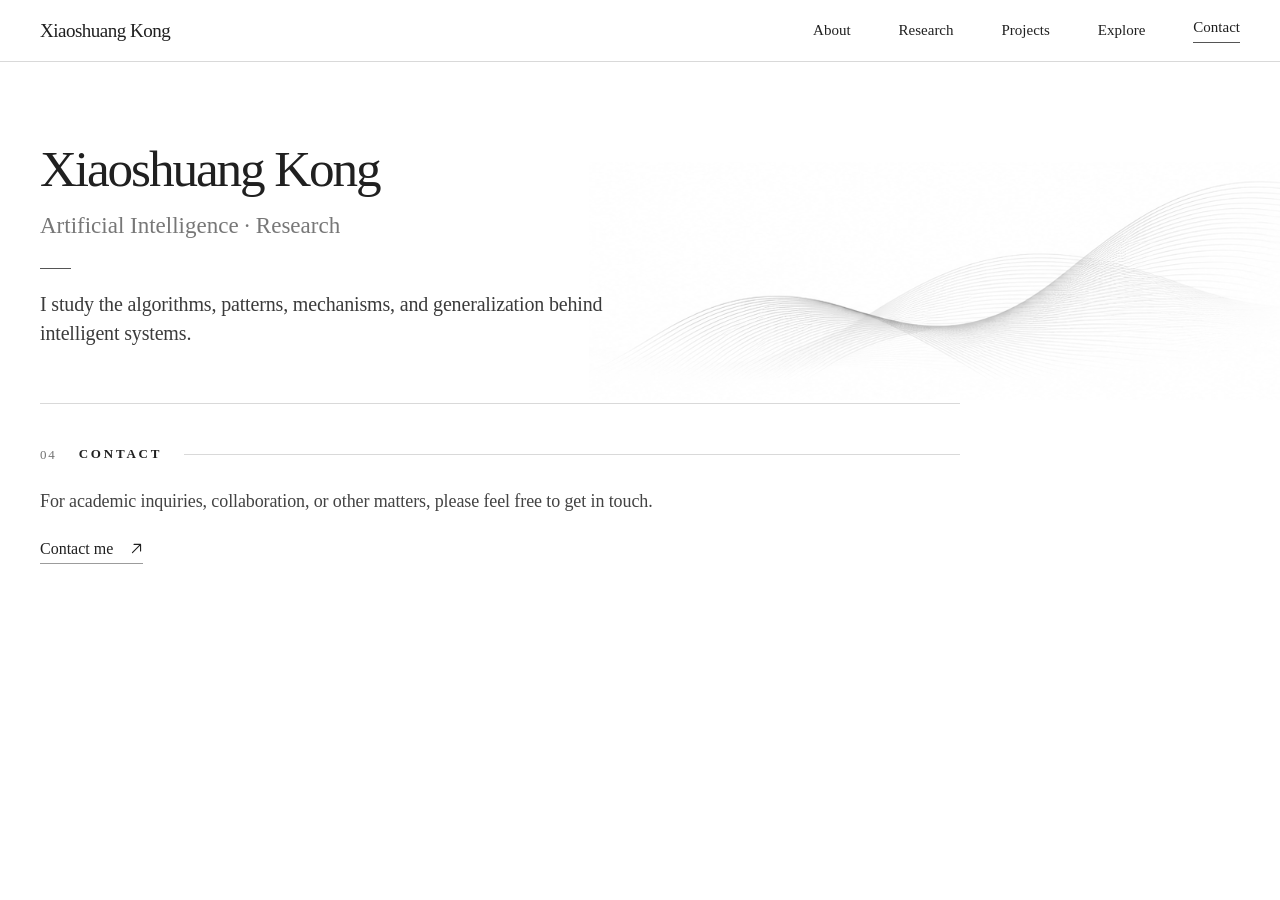
==== contact.html @ d5c33477 "split the entire page innto respective pages" ====
<!DOCTYPE html>
<html lang="en">
<head>
  <meta charset="UTF-8">
  <meta name="viewport" content="width=device-width, initial-scale=1">
  <meta name="color-scheme" content="light">
  <meta name="description" content="Contact — Xiaoshuang Kong, Artificial Intelligence Research.">
  <title>Contact · Xiaoshuang Kong</title>
  <link rel="stylesheet" href="style.css">
  <script src="site.js" defer></script>
</head>
<body data-page="contact">
  <a class="skip" href="#main">Skip to content</a>
  <header id="site-header" class="header"></header>
  <main id="main" class="shell">
    <div id="site-intro"></div>
    <div class="page-content">
    <section id="contact" class="section contact" aria-labelledby="contact-title">
        <h2 class="section-heading" id="contact-title"><span class="section-number">04</span><span class="section-title">CONTACT</span><span class="section-rule" aria-hidden="true"></span></h2>
        <p class="section-description">For academic inquiries, collaboration, or other matters, please feel free to get in touch.</p>
        <a class="plain-link more-link" href="https://github.com/xskongai" target="_blank" rel="noopener noreferrer">Contact me <svg xmlns="http://www.w3.org/2000/svg" viewBox="0 0 16 16" aria-hidden="true" fill="none" stroke="currentColor" stroke-linecap="round" stroke-linejoin="round"><path d="M3 13 13 3M5 3h8v8"/></svg></a>
      </section>
    </div>
    <noscript><p><a href="index.html">About</a> · <a href="research.html">Research</a> · <a href="projects.html">Projects</a> · <a href="explore.html">Explore</a> · <a href="contact.html">Contact</a></p></noscript>
  </main>
</body>
</html>
---- style.css ----
/* One-file Github Pages site. Visual design follows the supplied reference. */
    :root { color-scheme: light; --ink:#202020; --soft:#606060; --muted:#858585; --line:#d9d9d9; --inner:1400px; }
    *, *::before, *::after { box-sizing: border-box; }
    html { scroll-behavior:smooth; scroll-padding-top:86px; }
    body { margin:0; background:#fff; color:var(--ink); font-family:Georgia,"Times New Roman",Times,serif; -webkit-font-smoothing:antialiased; }
    a { color:inherit; text-decoration:none; }
    a:focus-visible { outline:2px solid #888; outline-offset:5px; }
    .shell { width:min(var(--inner),calc(100% - 80px)); margin-inline:auto; }
    .skip { position:absolute; z-index:10; top:-60px; left:20px; padding:8px 14px; background:#222; color:white; }
    .skip:focus {top:15px;}
    .header { border-bottom:1px solid var(--line); background:#fff; }
    .header-inner { min-height:61px; display:flex; align-items:center; justify-content:space-between; gap:32px; }
    .brand { font-size:19px; line-height:1.25; letter-spacing:-.026em; white-space:nowrap; }
    .nav { display:flex; align-items:center; gap:48px; }
    .nav a { font-size:15px; line-height:1.3; transition:color .15s ease; }
    .nav a:hover,.plain-link:hover { color:#777; }
    .hero { position:relative; isolation:isolate; height:341px; overflow:visible; padding-top:81px; }
    .hero-content { position:relative; z-index:1; max-width:620px; }
    .hero h1 { margin:0 0 15px; font-size:clamp(43px,4vw,54px); line-height:1.03; letter-spacing:-.041em; font-weight:400; }
    .hero-subtitle { margin:0; color:#777; font-size:23px; line-height:1.32; }
    .hero-stroke { display:block; width:31px; border-top:1px solid #555; margin:27px 0 21px; }
    .hero-description { margin:0; max-width:600px; font-size:20px; line-height:1.47; letter-spacing:-.008em; color:#3b3b3b; }
    .hero-art { position:absolute; pointer-events:none; z-index:0; width:54vw; right:calc(50% - 50vw); bottom:3px; }
    .hero-art img { width:100%; height:auto; display:block; }
    .overview { display:grid; grid-template-columns:minmax(0,1fr) minmax(0,1fr); column-gap:110px; grid-template-columns:minmax(0,1.0476fr) minmax(0,1fr); border-top:1px solid var(--line); }
    .section { min-width:0; border-bottom:1px solid var(--line); padding:44px 0 42px; min-height:266px; scroll-margin-top:30px; }
    .section-heading { display:flex; gap:22px; align-items:center; margin:0 0 21px; min-height:20px; }
    .section-number { font-size:13px; letter-spacing:.14em; color:#747474; font-weight:400; line-height:1; white-space:nowrap; }
    .section-title { font-size:13px; letter-spacing:.215em; font-weight:600; line-height:1.5; white-space:nowrap; }
    .section-rule { height:1px; background:var(--line); flex:1; min-width:15px; }
    .section-description { margin:0; color:#434343; font-size:18px; line-height:1.54; letter-spacing:-.006em; max-width:590px; }
    .plain-link { display:inline-flex; align-items:center; gap:17px; font-size:16px; border-bottom:1px solid #9c9c9c; padding:0 0 3px; line-height:1.4; transition:color .16s ease; }
    .plain-link svg { width:13px; height:13px; stroke-width:1.4; }
    .more-link { margin-top:25px; }
    .projects { min-height:215px; padding-top:34px; padding-bottom:25px; }
    .contact { min-height:215px; padding-top:34px; padding-bottom:25px; }
    .projects .section-heading,.contact .section-heading { margin-bottom:23px; }
    .project-list { list-style:none; margin:0; padding:0; display:grid; gap:17px; }
    .project { display:grid; grid-template-columns:143px minmax(0,1fr); align-items:baseline; gap:17px; }
    .project-name { font-size:17px; line-height:1.24; font-weight:600; white-space:nowrap; }
    .project-name a:hover { text-decoration:underline; text-underline-offset:3px; }
    .project-description { border-left:1px solid #d6d6d6; padding-left:20px; font-size:16px; color:#696969; line-height:1.34; }
    .contact .section-description { max-width:530px; }
    .contact .more-link { margin-top:22px; }
    .projects, .contact { border-bottom:0; }
    main { padding-bottom:70px; }
    @media (min-width:1440px) { .shell { width:min(var(--inner),calc(100% - 96px)); } }
    @media (max-width:1100px) {
      .overview { column-gap:58px; }
      .project { grid-template-columns: 120px minmax(0,1fr); gap:12px; }
      .project-description { padding-left:13px; }
      .hero-art { right:calc(50% - 50vw); width:54vw; }
    }
    @media (max-width:800px) {
      .shell { width:calc(100% - 52px); }
      .header-inner { min-height:65px; }
      .nav { gap:22px; }
      .hero { height:auto; min-height:355px; padding:74px 0 50px; }
      .hero h1 { font-size:clamp(38px,6vw,50px); }
      .hero { overflow:hidden; }
      .hero-art { bottom:3px; width:83%; height:200px; right:-26%; opacity:.7; }
      .hero-art img { height:100%; object-fit:fill; }
      .hero-description { max-width:520px; }
      .overview { grid-template-columns:1fr; }
      .section { min-height:0; padding:32px 0 34px; }
      .projects,.contact { min-height:0; }
      .project { grid-template-columns:150px minmax(0,1fr); }
      main { padding-bottom:30px; }
    }
    @media (max-width:520px) {
      .shell { width:calc(100% - 36px); }
      .header-inner { min-height:60px; align-items:flex-start; flex-direction:column; gap:14px; padding-block:13px; }
      .brand { font-size:18px; }
      .nav { width:100%; justify-content:space-between; gap:10px; }
      .nav a { font-size:13px; }
      .hero { min-height:330px; padding-top:57px; padding-bottom:50px; }
      .hero h1 { font-size:42px; margin-bottom:10px; }
      .hero-subtitle { font-size:19px; }
      .hero-stroke { margin:23px 0 19px; }
      .hero-description { font-size:17px; max-width:315px; line-height:1.5; }
      .hero-art { height:155px; width:100%; bottom:-28px; right:-43%; opacity:.6; }
      .section { padding:30px 0 35px; }
      .section-heading { gap:15px; margin-bottom:20px; }
      .section-title { font-size:11px; letter-spacing:.16em; }
      .section-number { font-size:12px; }
      .section-description { font-size:17px; }
      .plain-link { font-size:15px; }
      .projects .section-heading,.contact .section-heading { margin-bottom:22px; }
      .project { grid-template-columns:120px minmax(0,1fr); gap:10px; }
      .project-name { font-size:15px; white-space:normal; }
      .project-description { font-size:14px; padding-left:10px; }
      .project-list { gap:18px; }

    }
    @media (prefers-reduced-motion: reduce) { html { scroll-behavior:auto; } }
  
    .explore { margin-top:24px; border-top:1px solid var(--line); min-height:0; }
    .explore-tools { display:flex; gap:16px; align-items:center; margin:24px 0 18px; }
    .explore-tools input { min-width:0; width:100%; max-width:480px; padding:11px 13px; border:1px solid var(--line); border-radius:0; font:inherit; color:var(--ink); background:#fff; }
    .explore-status { color:var(--soft); font-size:15px; }
    .explore-list { list-style:none; margin:0; padding:0; display:grid; grid-template-columns:repeat(2,minmax(0,1fr)); gap:0 48px; }
    .explore-list li { border-top:1px solid var(--line); }
    .explore-list a { display:flex; gap:18px; align-items:center; justify-content:space-between; padding:18px 0; font-size:18px; overflow-wrap:anywhere; }
    .explore-list a:hover { color:#777; }
    .explore-list small { display:block; color:var(--muted); font-size:13px; margin-top:7px; }
    .explore-empty { color:var(--soft); line-height:1.6; }
    @media(max-width:800px) { .explore-list { grid-template-columns:1fr; } }
    @media(max-width:520px) { .nav { flex-wrap:wrap; } .nav a { font-size:12px; } }
  
.explore { margin-top:64px; } .explore h1 { margin:0 0 16px; font-weight:400; font-size:48px; letter-spacing:-.03em; }

.nav a[aria-current="page"] { color:#202020; border-bottom:1px solid #555; padding-bottom:4px; }
.page-content { max-width:920px; }
.page-content .section { min-height:0; border-bottom:0; border-top:1px solid var(--line); padding:40px 0; }
.page-content .section-description { max-width:760px; }
.page-content .explore { margin-top:0; }
.page-content .project-list { gap:24px; }
.page-content .section-heading { margin-bottom:24px; }
@media(max-width:520px) { .nav { flex-wrap:wrap; } .nav a {font-size:12px;} }
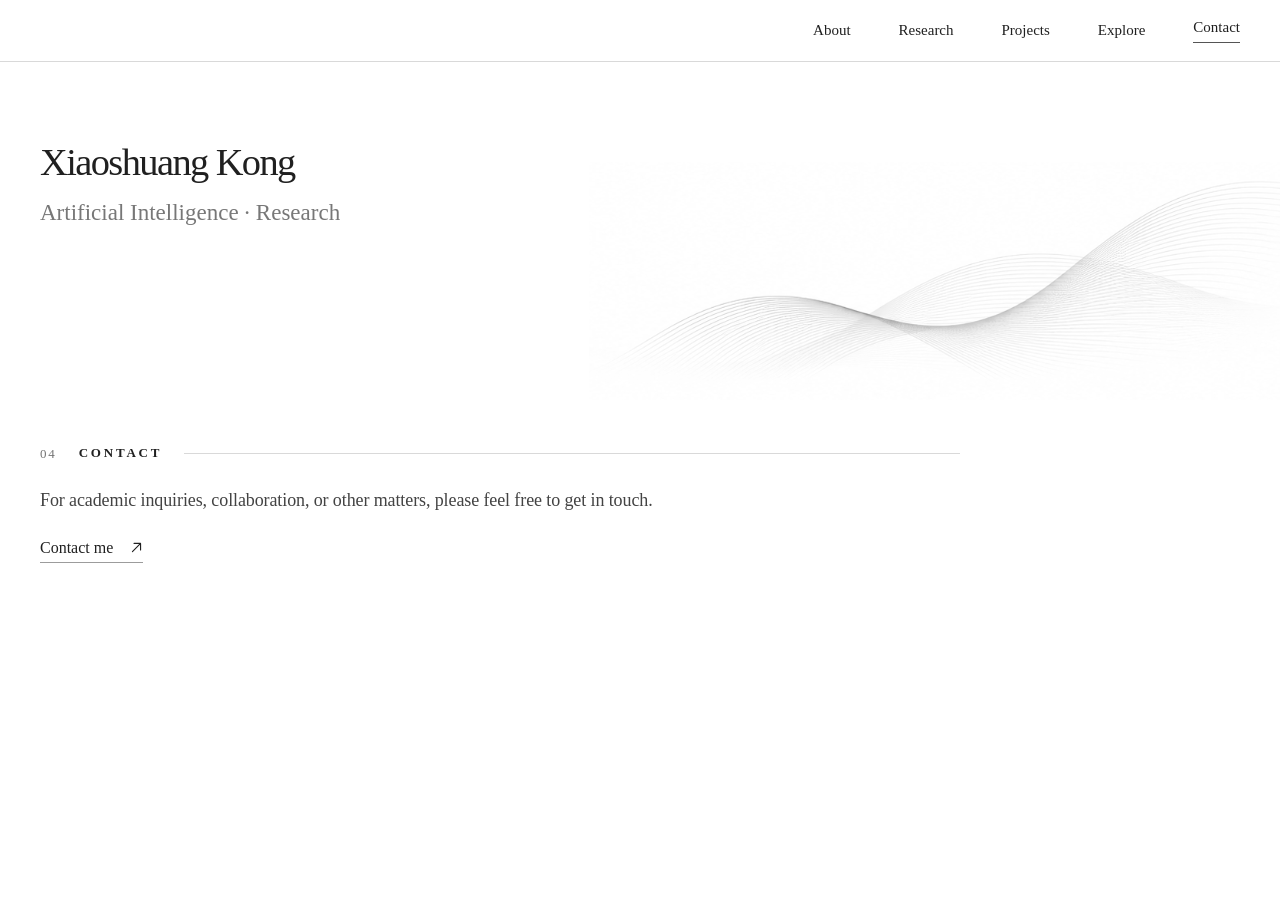
==== commit 54ac4bfe: "optimize layout" ====
--- a/contact.html
+++ b/contact.html
@@ -6,8 +6,8 @@
   <meta name="color-scheme" content="light">
   <meta name="description" content="Contact — Xiaoshuang Kong, Artificial Intelligence Research.">
   <title>Contact · Xiaoshuang Kong</title>
-  <link rel="stylesheet" href="style.css">
-  <script src="site.js" defer></script>
+  <link rel="stylesheet" href="style.css?v=20261107-5">
+  <script src="site.js?v=20261107-5" defer></script>
 </head>
 <body data-page="contact">
   <a class="skip" href="#main">Skip to content</a>
--- a/style.css
+++ b/style.css
@@ -17,7 +17,7 @@
     .nav a:hover,.plain-link:hover { color:#777; }
     .hero { position:relative; isolation:isolate; height:341px; overflow:visible; padding-top:81px; }
     .hero-content { position:relative; z-index:1; max-width:620px; }
-    .hero h1 { margin:0 0 15px; font-size:clamp(43px,4vw,54px); line-height:1.03; letter-spacing:-.041em; font-weight:400; }
+    .hero h1 { margin:0 0 15px; font-size:clamp(32px,3vw,40px); line-height:1.03; letter-spacing:-.041em; font-weight:400; }
     .hero-subtitle { margin:0; color:#777; font-size:23px; line-height:1.32; }
     .hero-stroke { display:block; width:31px; border-top:1px solid #555; margin:27px 0 21px; }
     .hero-description { margin:0; max-width:600px; font-size:20px; line-height:1.47; letter-spacing:-.008em; color:#3b3b3b; }
@@ -57,7 +57,7 @@
       .header-inner { min-height:65px; }
       .nav { gap:22px; }
       .hero { height:auto; min-height:355px; padding:74px 0 50px; }
-      .hero h1 { font-size:clamp(38px,6vw,50px); }
+      .hero h1 { font-size:clamp(30px,4.6vw,36px); }
       .hero { overflow:hidden; }
       .hero-art { bottom:3px; width:83%; height:200px; right:-26%; opacity:.7; }
       .hero-art img { height:100%; object-fit:fill; }
@@ -75,7 +75,7 @@
       .nav { width:100%; justify-content:space-between; gap:10px; }
       .nav a { font-size:13px; }
       .hero { min-height:330px; padding-top:57px; padding-bottom:50px; }
-      .hero h1 { font-size:42px; margin-bottom:10px; }
+      .hero h1 { font-size:32px; margin-bottom:10px; }
       .hero-subtitle { font-size:19px; }
       .hero-stroke { margin:23px 0 19px; }
       .hero-description { font-size:17px; max-width:315px; line-height:1.5; }
@@ -112,9 +112,12 @@
 
 .nav a[aria-current="page"] { color:#202020; border-bottom:1px solid #555; padding-bottom:4px; }
 .page-content { max-width:920px; }
-.page-content .section { min-height:0; border-bottom:0; border-top:1px solid var(--line); padding:40px 0; }
+.page-content .section { min-height:0; border:0; padding:40px 0; }
 .page-content .section-description { max-width:760px; }
 .page-content .explore { margin-top:0; }
 .page-content .project-list { gap:24px; }
 .page-content .section-heading { margin-bottom:24px; }
 @media(max-width:520px) { .nav { flex-wrap:wrap; } .nav a {font-size:12px;} }
+
+/* Keep navigation aligned after removing the repeated name. */
+.header-inner { justify-content:flex-end; }
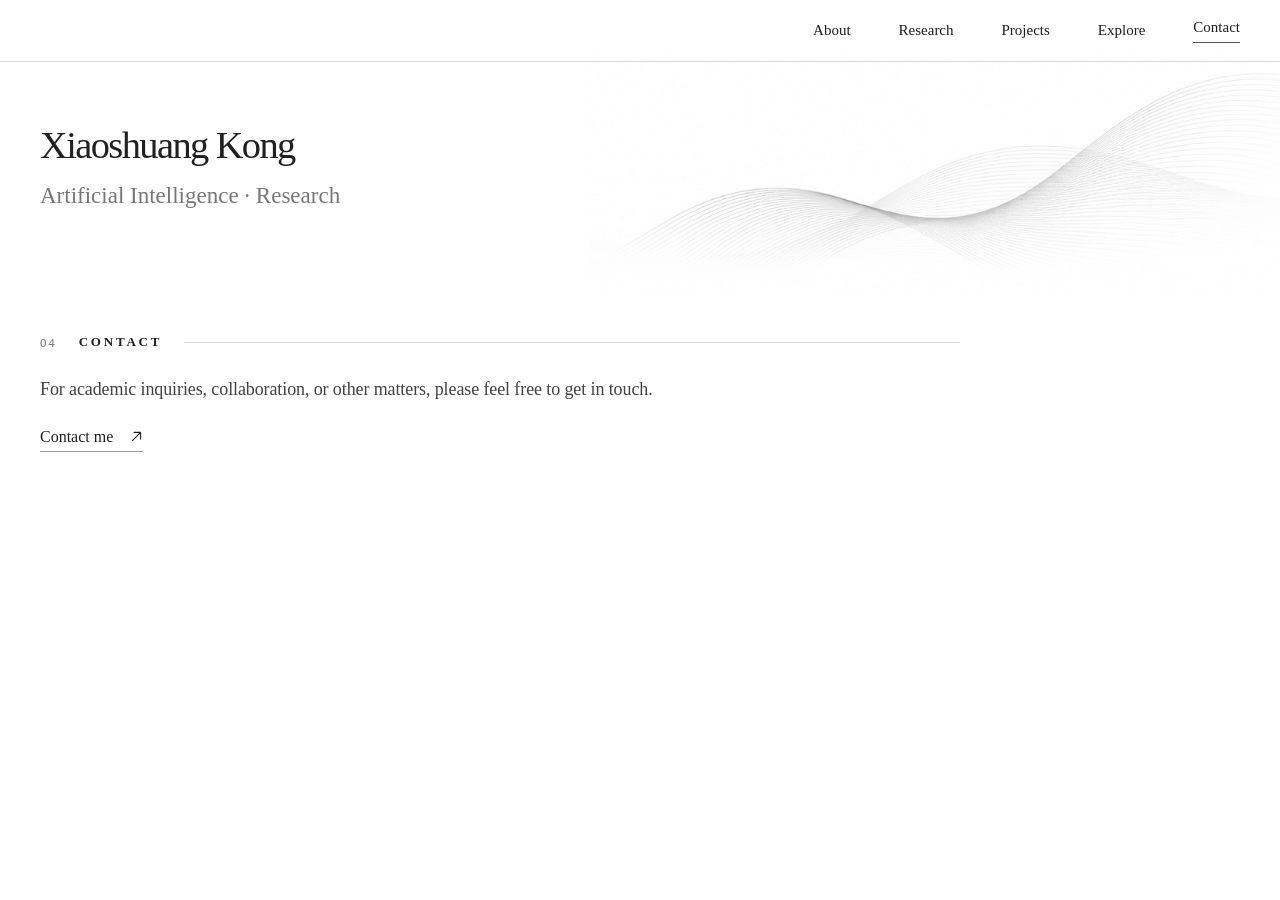
==== commit 182a1c0e: "optimize layout" ====
--- a/contact.html
+++ b/contact.html
@@ -6,8 +6,8 @@
   <meta name="color-scheme" content="light">
   <meta name="description" content="Contact — Xiaoshuang Kong, Artificial Intelligence Research.">
   <title>Contact · Xiaoshuang Kong</title>
-  <link rel="stylesheet" href="style.css?v=20261107-5">
-  <script src="site.js?v=20261107-5" defer></script>
+  <link rel="stylesheet" href="style.css?v=20261107-6">
+  <script src="site.js?v=20261107-6" defer></script>
 </head>
 <body data-page="contact">
   <a class="skip" href="#main">Skip to content</a>
--- a/style.css
+++ b/style.css
@@ -121,3 +121,15 @@
 
 /* Keep navigation aligned after removing the repeated name. */
 .header-inner { justify-content:flex-end; }
+
+/* Identical common introduction on every page. About owns its statement. */
+.hero { height:230px; min-height:0; padding-top:64px; padding-bottom:44px; }
+.hero-art { bottom:0; }
+.about-statement { margin:0 0 52px; max-width:760px; color:#3b3b3b; font-size:20px; line-height:1.55; }
+@media(max-width:800px) {
+  .hero { height:215px; min-height:0; padding-top:56px; padding-bottom:36px; }
+}
+@media(max-width:520px) {
+  .hero { height:195px; min-height:0; padding-top:45px; padding-bottom:32px; }
+  .about-statement { font-size:17px; margin-bottom:30px; }
+}
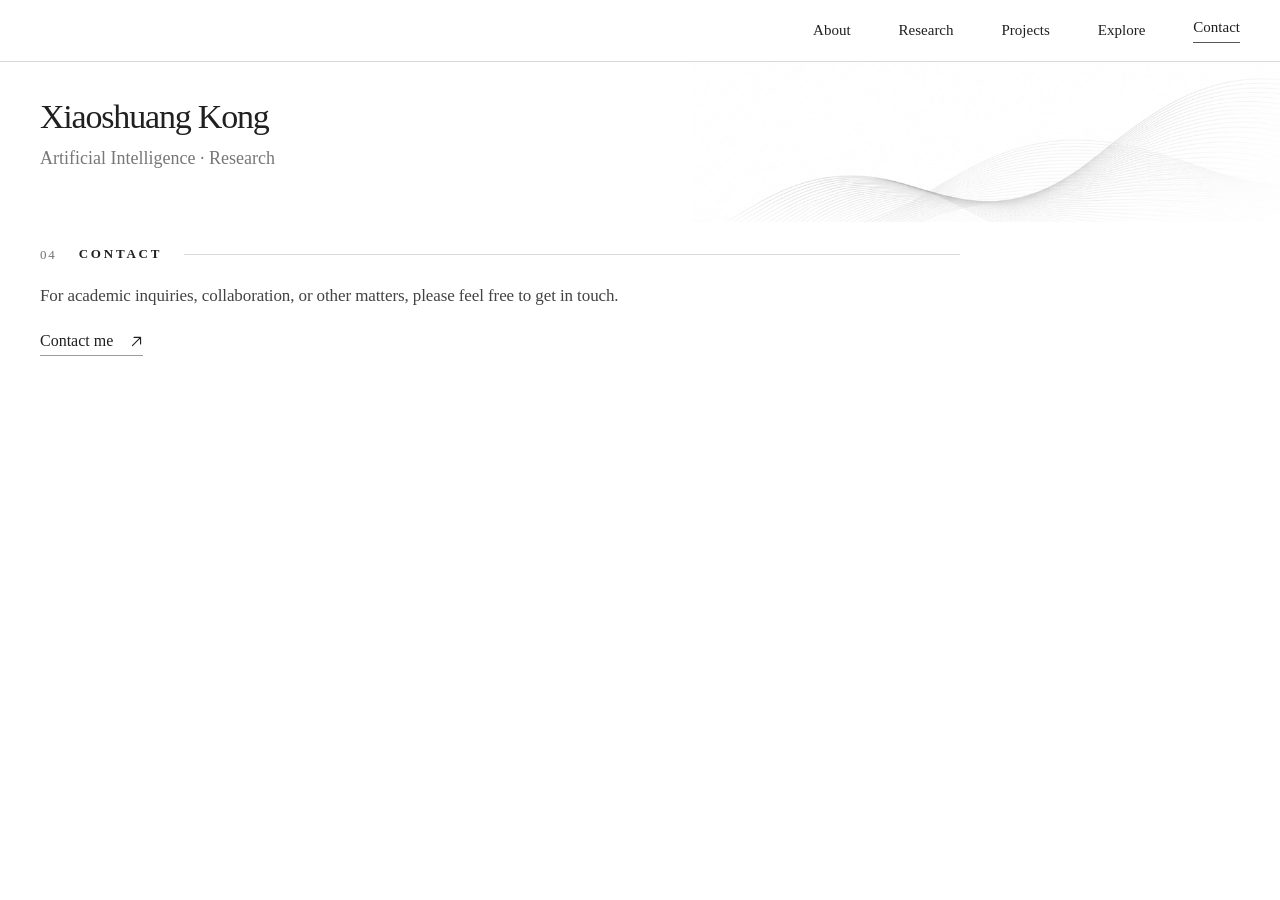
==== commit e361c0a5: "optimize layout" ====
--- a/contact.html
+++ b/contact.html
@@ -6,7 +6,7 @@
   <meta name="color-scheme" content="light">
   <meta name="description" content="Contact — Xiaoshuang Kong, Artificial Intelligence Research.">
   <title>Contact · Xiaoshuang Kong</title>
-  <link rel="stylesheet" href="style.css?v=20261107-6">
+  <link rel="stylesheet" href="style.css?v=20261107-8">
   <script src="site.js?v=20261107-6" defer></script>
 </head>
 <body data-page="contact">
--- a/style.css
+++ b/style.css
@@ -122,14 +122,29 @@
 /* Keep navigation aligned after removing the repeated name. */
 .header-inner { justify-content:flex-end; }
 
-/* Identical common introduction on every page. About owns its statement. */
-.hero { height:230px; min-height:0; padding-top:64px; padding-bottom:44px; }
-.hero-art { bottom:0; }
-.about-statement { margin:0 0 52px; max-width:760px; color:#3b3b3b; font-size:20px; line-height:1.55; }
+/* Compact, consistent common header and page rhythm. */
+.hero { height:160px; min-height:0; padding:36px 0 28px; }
+.hero h1 { font-size:34px; line-height:1.12; margin-bottom:10px; letter-spacing:-.035em; }
+.hero-subtitle { font-size:18px; line-height:1.4; }
+.hero-art { bottom:0; width:46vw; max-height:160px; overflow:hidden; opacity:.75; }
+.hero-art img { width:100%; height:auto; }
+.about-statement { margin:0 0 22px; max-width:760px; color:#3b3b3b; font-size:18px; line-height:1.6; }
+.page-content .section { padding:22px 0 32px; }
+.page-content .section-heading { margin-bottom:18px; }
+.page-content .section-description { font-size:17px; line-height:1.65; }
+.page-content .more-link { margin-top:20px; }
 @media(max-width:800px) {
-  .hero { height:215px; min-height:0; padding-top:56px; padding-bottom:36px; }
+ .hero { height:150px; min-height:0; padding:32px 0 24px; }
+ .hero h1 { font-size:32px; }
+ .hero-art { width:65%; max-height:150px; }
 }
 @media(max-width:520px) {
-  .hero { height:195px; min-height:0; padding-top:45px; padding-bottom:32px; }
-  .about-statement { font-size:17px; margin-bottom:30px; }
+ .header-inner { min-height:55px; padding-block:15px; }
+ .hero { height:136px; min-height:0; padding:28px 0 20px; }
+ .hero h1 { font-size:29px; margin-bottom:9px; }
+ .hero-subtitle { font-size:16px; }
+ .hero-art { width:80%; max-height:136px; opacity:.55; }
+ .about-statement { font-size:16px; margin-bottom:18px; }
+ .page-content .section { padding:20px 0 28px; }
+ .page-content .section-description { font-size:16px; }
 }
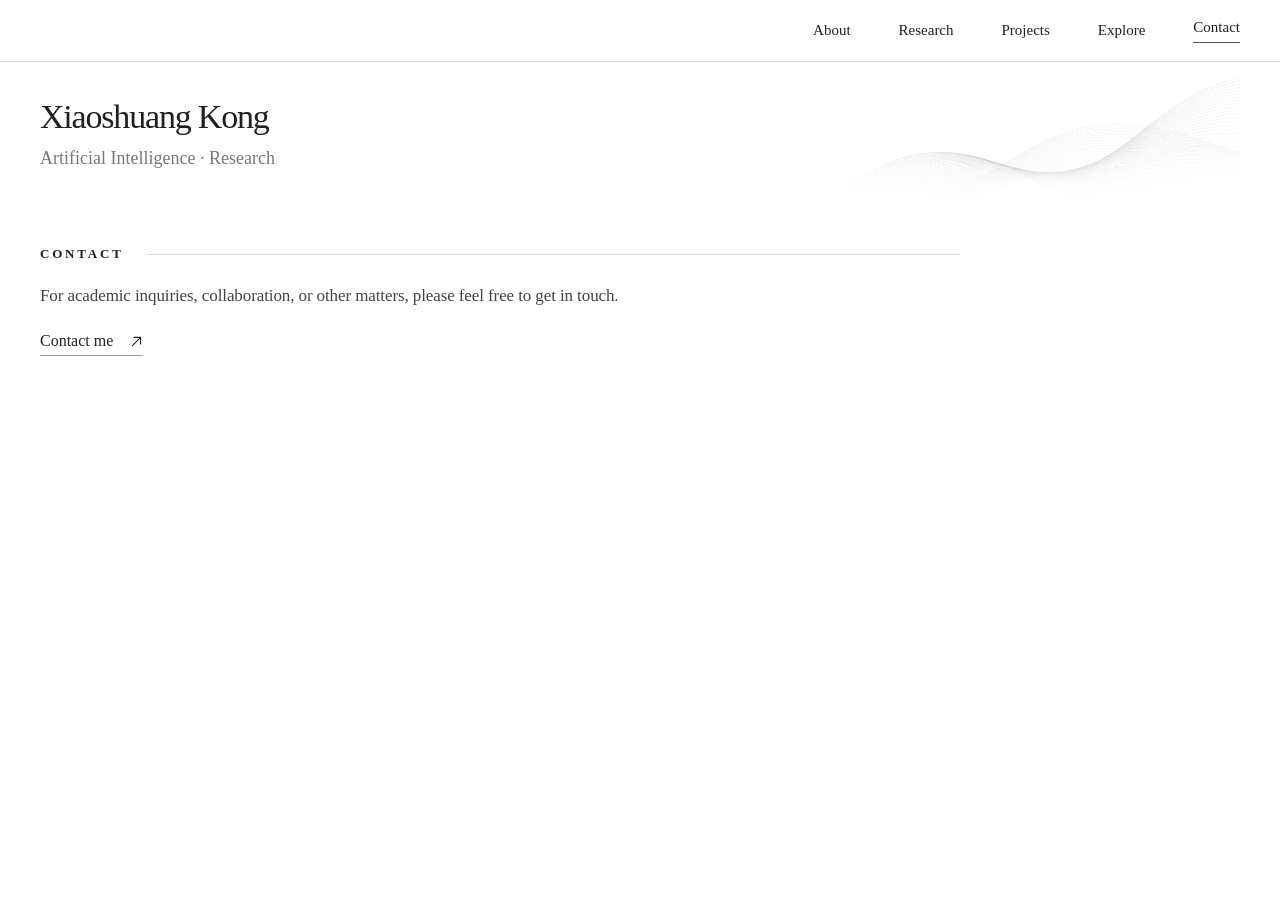
==== commit c441f5e8: "optimize layout" ====
--- a/contact.html
+++ b/contact.html
@@ -6,7 +6,7 @@
   <meta name="color-scheme" content="light">
   <meta name="description" content="Contact — Xiaoshuang Kong, Artificial Intelligence Research.">
   <title>Contact · Xiaoshuang Kong</title>
-  <link rel="stylesheet" href="style.css?v=20261107-8">
+  <link rel="stylesheet" href="style.css?v=20261107-9">
   <script src="site.js?v=20261107-6" defer></script>
 </head>
 <body data-page="contact">
@@ -16,7 +16,7 @@
     <div id="site-intro"></div>
     <div class="page-content">
     <section id="contact" class="section contact" aria-labelledby="contact-title">
-        <h2 class="section-heading" id="contact-title"><span class="section-number">04</span><span class="section-title">CONTACT</span><span class="section-rule" aria-hidden="true"></span></h2>
+        <h2 class="section-heading" id="contact-title"><span class="section-title">CONTACT</span><span class="section-rule" aria-hidden="true"></span></h2>
         <p class="section-description">For academic inquiries, collaboration, or other matters, please feel free to get in touch.</p>
         <a class="plain-link more-link" href="https://github.com/xskongai" target="_blank" rel="noopener noreferrer">Contact me <svg xmlns="http://www.w3.org/2000/svg" viewBox="0 0 16 16" aria-hidden="true" fill="none" stroke="currentColor" stroke-linecap="round" stroke-linejoin="round"><path d="M3 13 13 3M5 3h8v8"/></svg></a>
       </section>
--- a/style.css
+++ b/style.css
@@ -148,3 +148,18 @@
  .page-content .section { padding:20px 0 28px; }
  .page-content .section-description { font-size:16px; }
 }
+
+/* Fit the artwork inside the shared header and soften its outer edges. */
+.hero { overflow:hidden; }
+.hero-art {
+ top:0; bottom:auto; right:calc(50% - 50vw); width:50vw; height:100%;
+ max-height:none; opacity:.65;
+ -webkit-mask-image:linear-gradient(to right,transparent 0%,#000 22%),linear-gradient(to bottom,#000 55%,transparent 100%);
+ -webkit-mask-composite:source-in;
+ mask-image:linear-gradient(to right,transparent 0%,#000 22%),linear-gradient(to bottom,#000 55%,transparent 100%);
+ mask-composite:intersect;
+}
+.hero-art img { width:100%; height:100%; object-fit:contain; object-position:right center; }
+.section-number { display:none; }
+@media(max-width:800px) { .hero-art { width:55vw; right:-26px; height:100%; max-height:none; } }
+@media(max-width:520px) { .hero-art { width:65vw; right:-18px; opacity:.4; height:100%; max-height:none; } }
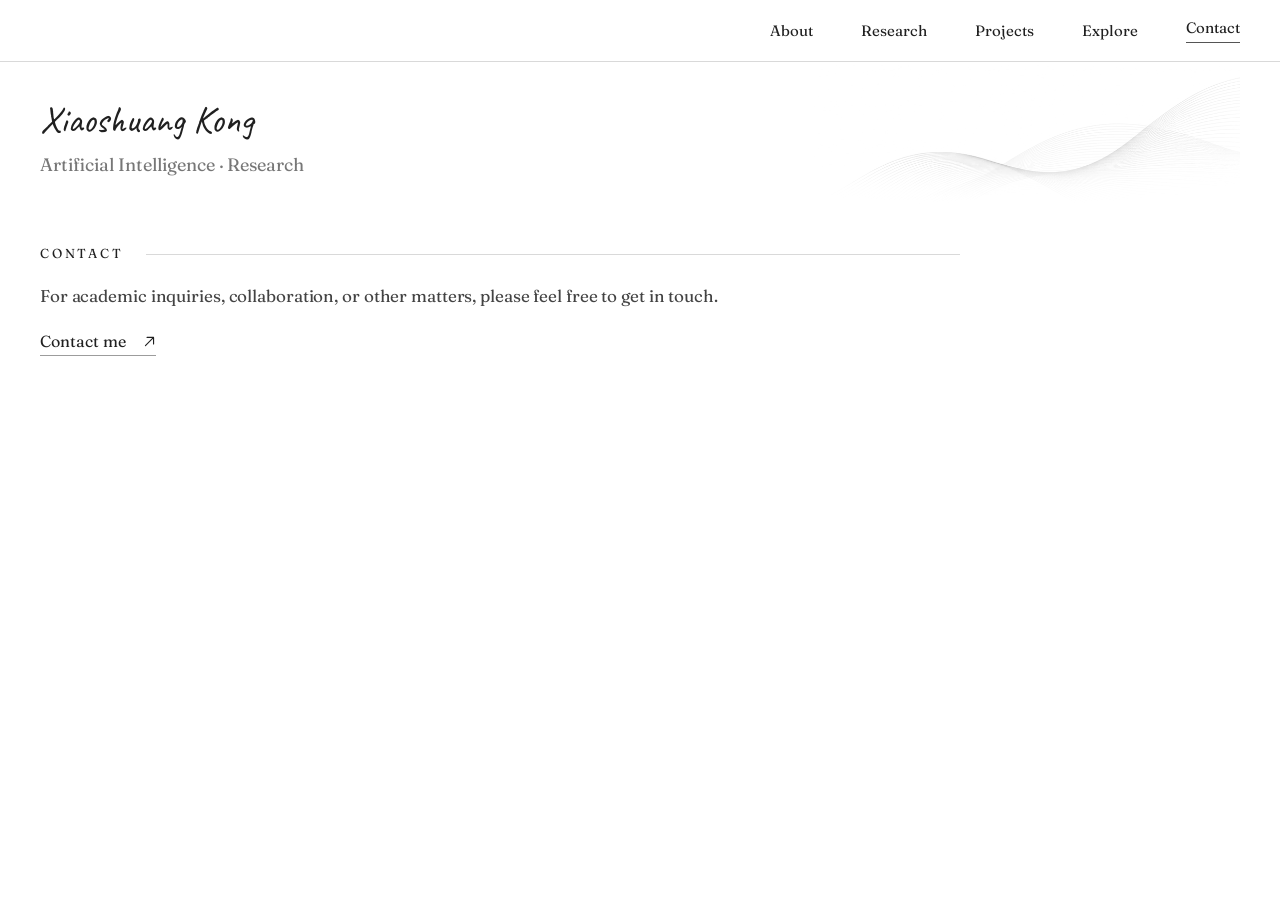
==== commit 4aeccfb5: "optimize layout" ====
--- a/contact.html
+++ b/contact.html
@@ -6,7 +6,7 @@
   <meta name="color-scheme" content="light">
   <meta name="description" content="Contact — Xiaoshuang Kong, Artificial Intelligence Research.">
   <title>Contact · Xiaoshuang Kong</title>
-  <link rel="stylesheet" href="style.css?v=20261107-9">
+  <link rel="stylesheet" href="style.css?v=20261107-type1">
   <script src="site.js?v=20261107-6" defer></script>
 </head>
 <body data-page="contact">
--- a/style.css
+++ b/style.css
@@ -1,9 +1,11 @@
+@font-face { font-family:'Caveat'; font-style:normal; font-weight:400; font-display:swap; src:url('assets/fonts/caveat.ttf') format('truetype'); }
+@font-face { font-family:'Fraunces'; font-style:normal; font-weight:400; font-display:swap; src:url('assets/fonts/fraunces.ttf') format('truetype'); }
 
     /* One-file Github Pages site. Visual design follows the supplied reference. */
     :root { color-scheme: light; --ink:#202020; --soft:#606060; --muted:#858585; --line:#d9d9d9; --inner:1400px; }
     *, *::before, *::after { box-sizing: border-box; }
     html { scroll-behavior:smooth; scroll-padding-top:86px; }
-    body { margin:0; background:#fff; color:var(--ink); font-family:Georgia,"Times New Roman",Times,serif; -webkit-font-smoothing:antialiased; }
+    body { margin:0; background:#fff; color:var(--ink); font-family:"Fraunces",Georgia,"Times New Roman",serif; -webkit-font-smoothing:antialiased; }
     a { color:inherit; text-decoration:none; }
     a:focus-visible { outline:2px solid #888; outline-offset:5px; }
     .shell { width:min(var(--inner),calc(100% - 80px)); margin-inline:auto; }
@@ -163,3 +165,13 @@
 .section-number { display:none; }
 @media(max-width:800px) { .hero-art { width:55vw; right:-26px; height:100%; max-height:none; } }
 @media(max-width:520px) { .hero-art { width:65vw; right:-18px; opacity:.4; height:100%; max-height:none; } }
+
+/* Approved typography: Fraunces throughout, Caveat only for the signature. */
+body { font-weight:400; font-optical-sizing:auto; }
+.hero h1 { font-family:"Caveat",cursive; font-weight:400; letter-spacing:0; font-size:38px; line-height:1.15; }
+.nav a, .hero-subtitle, .section-title, .section-description, .about-statement, .plain-link, .project-name, .project-description { font-family:inherit; }
+.section-title, .project-name { font-weight:500; }
+.hero-subtitle { font-size:18px; }
+.about-statement { font-size:18px; }
+@media(max-width:800px) { .hero h1 { font-size:36px; } }
+@media(max-width:520px) { .hero h1 { font-size:32px; } .hero-subtitle {font-size:16px;} .about-statement {font-size:16px;} }
